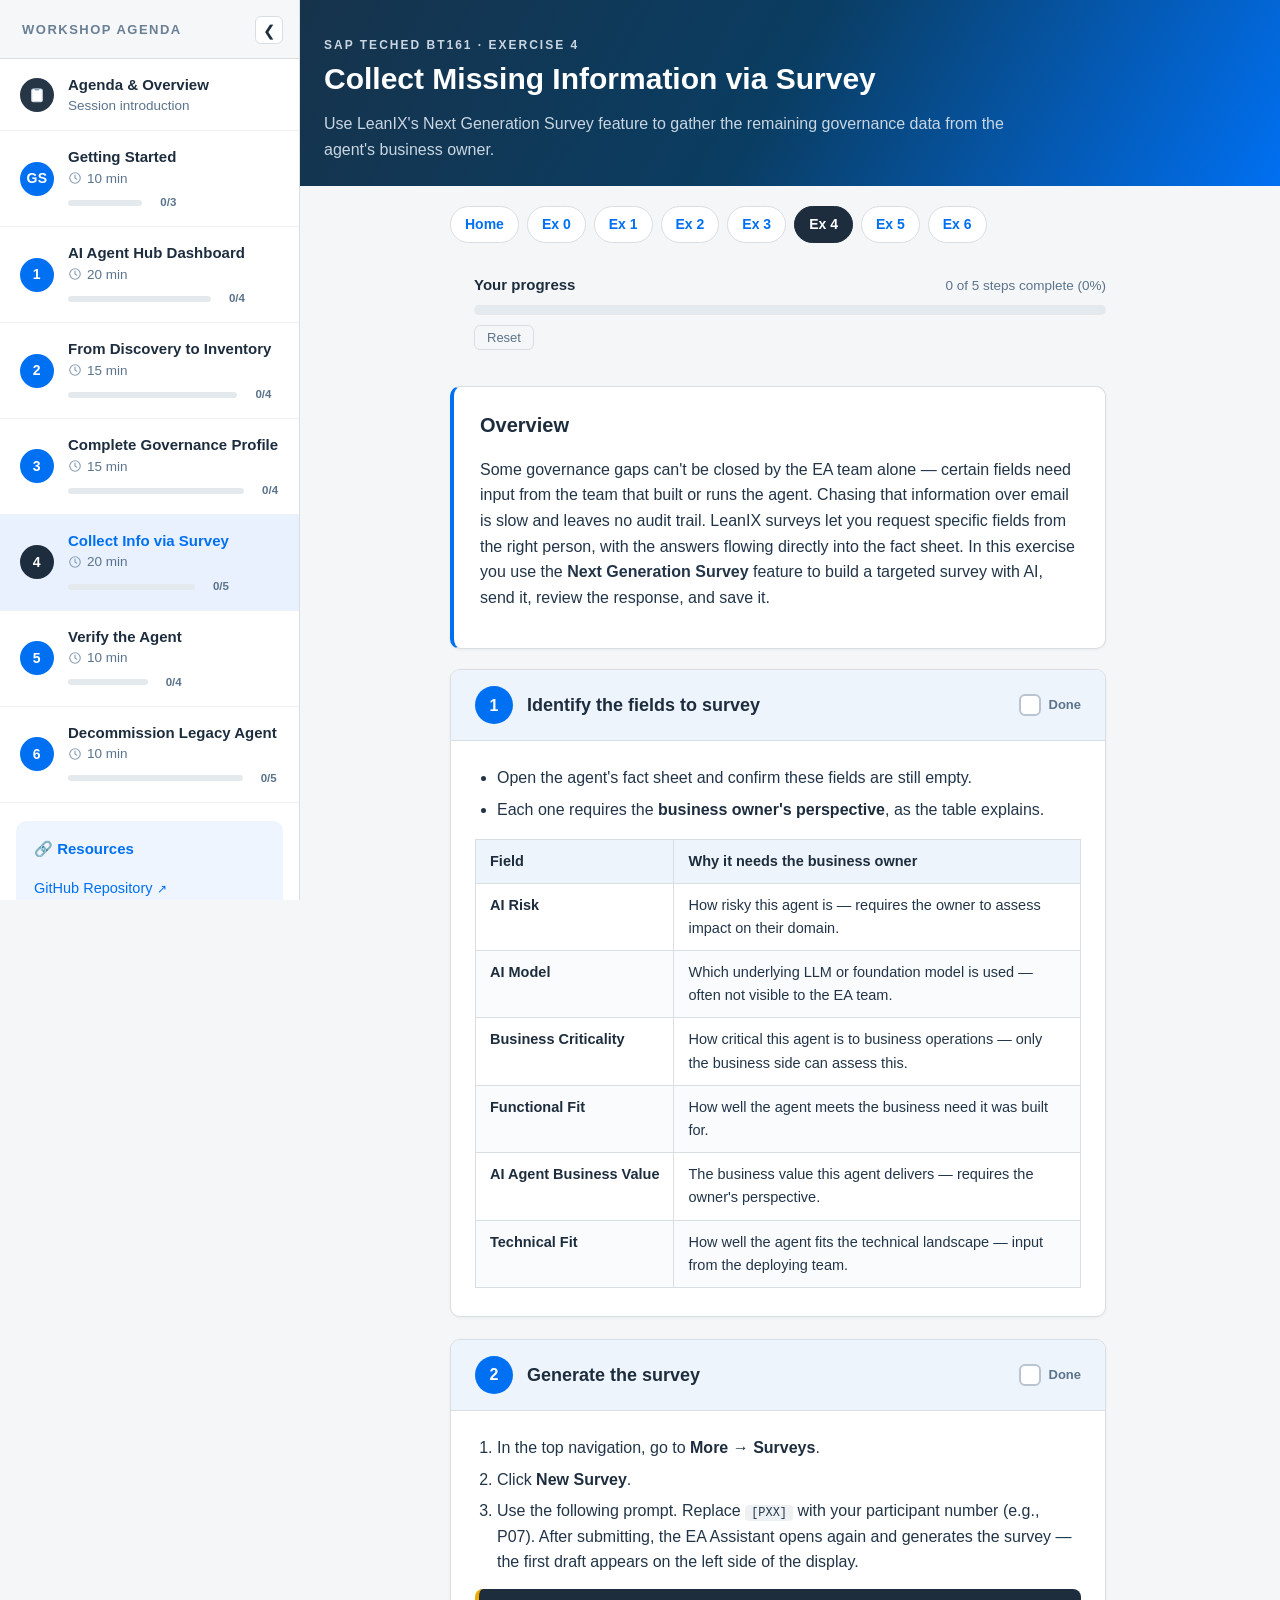
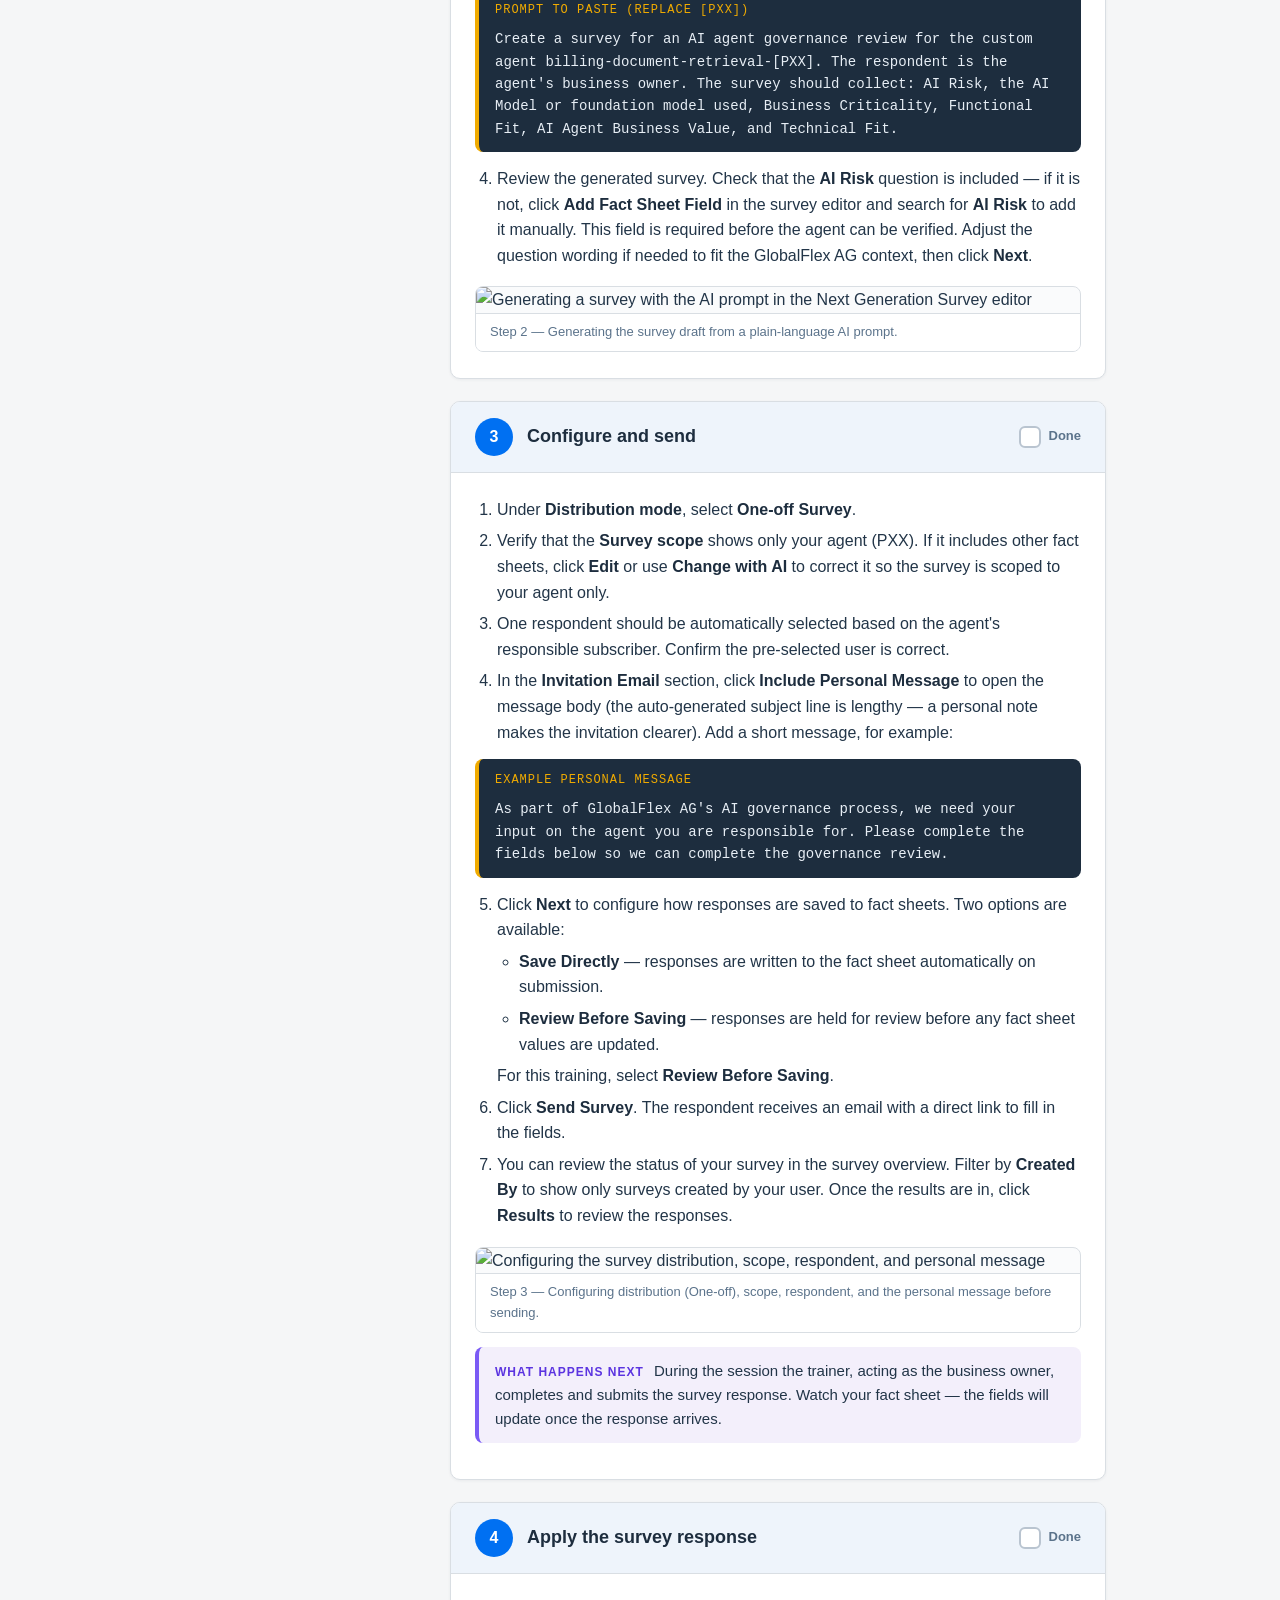
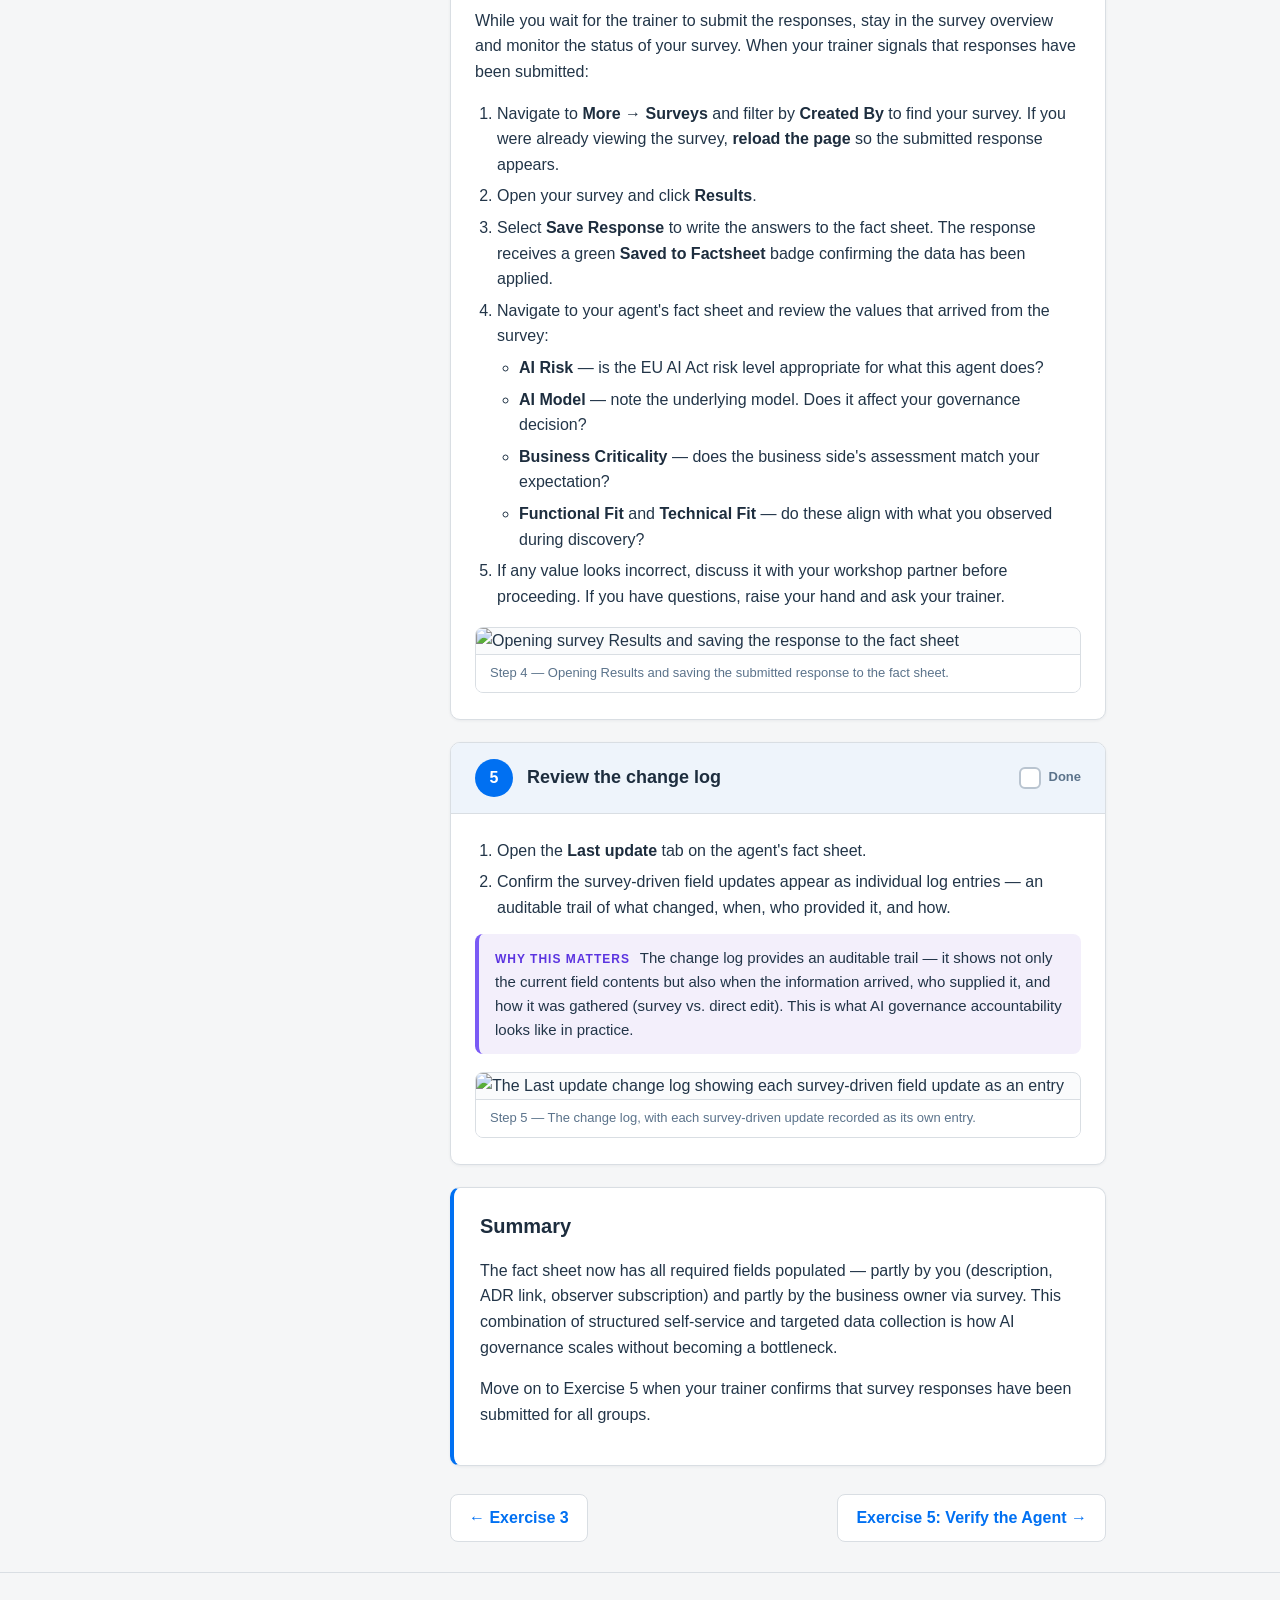
==== ex4.html @ 0b2b4516 "Add files via upload" ====
<!DOCTYPE html>
<html lang="en">
<head>
<meta charset="utf-8">
<meta name="viewport" content="width=device-width, initial-scale=1">
<title>Exercise 4 — Collect Missing Information via Survey · BT161</title>
<link rel="stylesheet" href="styles.css">
</head>
<body data-current="ex4">
<header class="site-header">
  <div class="wrap">
    <p class="kicker">SAP TechEd BT161 · Exercise 4</p>
    <h1>Collect Missing Information via Survey</h1>
    <p>Use LeanIX's Next Generation Survey feature to gather the remaining governance data from the agent's business owner.</p>
  </div>
</header>

<nav class="exnav">
  <a href="index.html">Home</a>
  <a href="ex0.html">Ex 0</a>
  <a href="ex1.html">Ex 1</a>
  <a href="ex2.html">Ex 2</a>
  <a href="ex3.html">Ex 3</a>
  <a class="current" href="ex4.html">Ex 4</a>
  <a href="ex5.html">Ex 5</a>
  <a href="ex6.html">Ex 6</a>
</nav>

<main class="wrap">
  <section class="section overview">
    <h2>Overview</h2>
    <p>Some governance gaps can't be closed by the EA team alone — certain fields need input from the team that built or runs the agent. Chasing that information over email is slow and leaves no audit trail. LeanIX surveys let you request specific fields from the right person, with the answers flowing directly into the fact sheet. In this exercise you use the <strong>Next Generation Survey</strong> feature to build a targeted survey with AI, send it, review the response, and save it.</p>
  </section>

  <!-- STEP 1 -->
  <section class="step">
    <div class="step-head"><span class="step-num">1</span><h3>Identify the fields to survey</h3></div>
    <div class="step-body">
      <ul>
        <li>Open the agent's fact sheet and confirm these fields are still empty.</li>
        <li>Each one requires the <strong>business owner's perspective</strong>, as the table explains.</li>
      </ul>
      <table>
        <thead><tr><th>Field</th><th>Why it needs the business owner</th></tr></thead>
        <tbody>
          <tr><td>AI Risk</td><td>How risky this agent is — requires the owner to assess impact on their domain.</td></tr>
          <tr><td>AI Model</td><td>Which underlying LLM or foundation model is used — often not visible to the EA team.</td></tr>
          <tr><td>Business Criticality</td><td>How critical this agent is to business operations — only the business side can assess this.</td></tr>
          <tr><td>Functional Fit</td><td>How well the agent meets the business need it was built for.</td></tr>
          <tr><td>AI Agent Business Value</td><td>The business value this agent delivers — requires the owner's perspective.</td></tr>
          <tr><td>Technical Fit</td><td>How well the agent fits the technical landscape — input from the deploying team.</td></tr>
        </tbody>
      </table>
    </div>
  </section>

  <!-- STEP 2 -->
  <section class="step">
    <div class="step-head"><span class="step-num">2</span><h3>Generate the survey</h3></div>
    <div class="step-body">
      <ol>
        <li>In the top navigation, go to <strong>More → Surveys</strong>.</li>
        <li>Click <strong>New Survey</strong>.</li>
        <li>Use the following prompt. Replace <code>[PXX]</code> with your participant number (e.g., P07). After submitting, the EA Assistant opens again and generates the survey — the first draft appears on the left side of the display.</li>
      </ol>
      <div class="prompt"><span class="lbl">Prompt to paste (replace [PXX])</span>Create a survey for an AI agent governance review for the custom agent billing-document-retrieval-[PXX]. The respondent is the agent's business owner. The survey should collect: AI Risk, the AI Model or foundation model used, Business Criticality, Functional Fit, AI Agent Business Value, and Technical Fit.</div>
      <ol start="4">
        <li>Review the generated survey. Check that the <strong>AI Risk</strong> question is included — if it is not, click <strong>Add Fact Sheet Field</strong> in the survey editor and search for <strong>AI Risk</strong> to add it manually. This field is required before the agent can be verified. Adjust the question wording if needed to fit the GlobalFlex AG context, then click <strong>Next</strong>.</li>
      </ol>
      <figure class="shot">
        <img loading="lazy" src="https://raw.githubusercontent.com/SAP-samples/teched2026-BT161/main/images/Exercise4Step2.png" alt="Generating a survey with the AI prompt in the Next Generation Survey editor">
        <figcaption>Step 2 — Generating the survey draft from a plain-language AI prompt.</figcaption>
      </figure>
    </div>
  </section>

  <!-- STEP 3 -->
  <section class="step">
    <div class="step-head"><span class="step-num">3</span><h3>Configure and send</h3></div>
    <div class="step-body">
      <ol>
        <li>Under <strong>Distribution mode</strong>, select <strong>One-off Survey</strong>.</li>
        <li>Verify that the <strong>Survey scope</strong> shows only your agent (PXX). If it includes other fact sheets, click <strong>Edit</strong> or use <strong>Change with AI</strong> to correct it so the survey is scoped to your agent only.</li>
        <li>One respondent should be automatically selected based on the agent's responsible subscriber. Confirm the pre-selected user is correct.</li>
        <li>In the <strong>Invitation Email</strong> section, click <strong>Include Personal Message</strong> to open the message body (the auto-generated subject line is lengthy — a personal note makes the invitation clearer). Add a short message, for example:</li>
      </ol>
      <div class="prompt"><span class="lbl">Example personal message</span>As part of GlobalFlex AG's AI governance process, we need your input on the agent you are responsible for. Please complete the fields below so we can complete the governance review.</div>
      <ol start="5">
        <li>Click <strong>Next</strong> to configure how responses are saved to fact sheets. Two options are available:
          <ul>
            <li><strong>Save Directly</strong> — responses are written to the fact sheet automatically on submission.</li>
            <li><strong>Review Before Saving</strong> — responses are held for review before any fact sheet values are updated.</li>
          </ul>
          For this training, select <strong>Review Before Saving</strong>.
        </li>
        <li>Click <strong>Send Survey</strong>. The respondent receives an email with a direct link to fill in the fields.</li>
        <li>You can review the status of your survey in the survey overview. Filter by <strong>Created By</strong> to show only surveys created by your user. Once the results are in, click <strong>Results</strong> to review the responses.</li>
      </ol>
      <figure class="shot">
        <img loading="lazy" src="https://raw.githubusercontent.com/SAP-samples/teched2026-BT161/main/images/Exercise4Step3.png" alt="Configuring the survey distribution, scope, respondent, and personal message">
        <figcaption>Step 3 — Configuring distribution (One-off), scope, respondent, and the personal message before sending.</figcaption>
      </figure>
      <div class="why"><span class="lbl">What happens next</span> During the session the trainer, acting as the business owner, completes and submits the survey response. Watch your fact sheet — the fields will update once the response arrives.</div>
    </div>
  </section>

  <!-- STEP 4 -->
  <section class="step">
    <div class="step-head"><span class="step-num">4</span><h3>Apply the survey response</h3></div>
    <div class="step-body">
      <p>While you wait for the trainer to submit the responses, stay in the survey overview and monitor the status of your survey. When your trainer signals that responses have been submitted:</p>
      <ol>
        <li>Navigate to <strong>More → Surveys</strong> and filter by <strong>Created By</strong> to find your survey. If you were already viewing the survey, <strong>reload the page</strong> so the submitted response appears.</li>
        <li>Open your survey and click <strong>Results</strong>.</li>
        <li>Select <strong>Save Response</strong> to write the answers to the fact sheet. The response receives a green <strong>Saved to Factsheet</strong> badge confirming the data has been applied.</li>
        <li>Navigate to your agent's fact sheet and review the values that arrived from the survey:
          <ul>
            <li><strong>AI Risk</strong> — is the EU AI Act risk level appropriate for what this agent does?</li>
            <li><strong>AI Model</strong> — note the underlying model. Does it affect your governance decision?</li>
            <li><strong>Business Criticality</strong> — does the business side's assessment match your expectation?</li>
            <li><strong>Functional Fit</strong> and <strong>Technical Fit</strong> — do these align with what you observed during discovery?</li>
          </ul>
        </li>
        <li>If any value looks incorrect, discuss it with your workshop partner before proceeding. If you have questions, raise your hand and ask your trainer.</li>
      </ol>
      <figure class="shot">
        <img loading="lazy" src="https://raw.githubusercontent.com/SAP-samples/teched2026-BT161/main/images/Exercise4Step4.png" alt="Opening survey Results and saving the response to the fact sheet">
        <figcaption>Step 4 — Opening Results and saving the submitted response to the fact sheet.</figcaption>
      </figure>
    </div>
  </section>

  <!-- STEP 5 -->
  <section class="step">
    <div class="step-head"><span class="step-num">5</span><h3>Review the change log</h3></div>
    <div class="step-body">
      <ol>
        <li>Open the <strong>Last update</strong> tab on the agent's fact sheet.</li>
        <li>Confirm the survey-driven field updates appear as individual log entries — an auditable trail of what changed, when, who provided it, and how.</li>
      </ol>
      <div class="why"><span class="lbl">Why this matters</span> The change log provides an auditable trail — it shows not only the current field contents but also when the information arrived, who supplied it, and how it was gathered (survey vs. direct edit). This is what AI governance accountability looks like in practice.</div>
      <figure class="shot">
        <img loading="lazy" src="https://raw.githubusercontent.com/SAP-samples/teched2026-BT161/main/images/Exercise4Step5.png" alt="The Last update change log showing each survey-driven field update as an entry">
        <figcaption>Step 5 — The change log, with each survey-driven update recorded as its own entry.</figcaption>
      </figure>
    </div>
  </section>

  <section class="section overview">
    <h2>Summary</h2>
    <p>The fact sheet now has all required fields populated — partly by you (description, ADR link, observer subscription) and partly by the business owner via survey. This combination of structured self-service and targeted data collection is how AI governance scales without becoming a bottleneck.</p>
    <p>Move on to Exercise 5 when your trainer confirms that survey responses have been submitted for all groups.</p>
  </section>

  <div class="pager">
    <a href="ex3.html">← Exercise 3</a>
    <span class="spacer"></span>
    <a href="ex5.html">Exercise 5: Verify the Agent →</a>
  </div>
</main>

<footer>
  <div class="wrap"></div>
</footer>
<script src="sidebar.js"></script>
<script src="lightbox.js"></script>
<script src="progress.js"></script>
</body>
</html>
---- styles.css ----
:root {
  --sap-blue: #0070f2;
  --sap-dark: #1d2d3e;
  --sap-gold: #f0ab00;
  --bg: #f5f6f7;
  --card: #ffffff;
  --text: #223548;
  --muted: #5b738b;
  --border: #d9dee3;
  --ok: #107e3e;
  --radius: 10px;
}

* { box-sizing: border-box; }

body {
  margin: 0;
  font-family: "72", "Segoe UI", -apple-system, BlinkMacSystemFont, Roboto, Arial, sans-serif;
  color: var(--text);
  background: var(--bg);
  line-height: 1.6;
}

/* ---------- Header ---------- */
.site-header {
  background: linear-gradient(120deg, var(--sap-dark) 0%, #0a3d62 60%, var(--sap-blue) 100%);
  color: #fff;
  padding: 28px 0 24px;
}
.site-header .wrap { max-width: 980px; margin: 0 auto; padding: 0 24px; }
.kicker {
  text-transform: uppercase;
  letter-spacing: 2px;
  font-size: 12px;
  font-weight: 700;
  color: var(--sap-gold);
  margin: 0 0 6px;
}
.site-header h1 { margin: 0; font-size: 30px; font-weight: 700; }
.site-header p { margin: 8px 0 0; color: #c9d6e2; max-width: 680px; }

/* ---------- Layout ---------- */
.wrap { max-width: 980px; margin: 0 auto; padding: 0 24px; }
main { padding: 32px 0 60px; }

/* ---------- Breadcrumb / exercise nav ---------- */
.exnav {
  display: flex; flex-wrap: wrap; gap: 8px;
  margin: 20px auto; max-width: 980px; padding: 0 24px;
}
.exnav a {
  text-decoration: none;
  background: #fff;
  border: 1px solid var(--border);
  color: var(--sap-blue);
  padding: 6px 14px;
  border-radius: 999px;
  font-size: 14px;
  font-weight: 600;
  transition: all .15s;
}
.exnav a:hover { background: var(--sap-blue); color: #fff; border-color: var(--sap-blue); }
.exnav a.current { background: var(--sap-dark); color: #fff; border-color: var(--sap-dark); }

/* ---------- Cards / sections ---------- */
.section {
  background: var(--card);
  border: 1px solid var(--border);
  border-radius: var(--radius);
  padding: 22px 26px;
  margin: 0 0 20px;
  box-shadow: 0 1px 3px rgba(29,45,62,.06);
}
.section h2 { margin: 0 0 10px; font-size: 20px; color: var(--sap-dark); }
.section.overview { border-left: 4px solid var(--sap-blue); }
.section.background { border-left: 4px solid var(--sap-gold); background: #fffdf5; }

/* ---------- Steps ---------- */
.step {
  background: var(--card);
  border: 1px solid var(--border);
  border-radius: var(--radius);
  margin: 0 0 22px;
  overflow: hidden;
  box-shadow: 0 1px 3px rgba(29,45,62,.06);
}
.step-head {
  display: flex; align-items: center; gap: 14px;
  padding: 16px 24px;
  background: #eef4fb;
  border-bottom: 1px solid var(--border);
}
.step-num {
  flex: 0 0 auto;
  width: 38px; height: 38px;
  background: var(--sap-blue);
  color: #fff;
  border-radius: 50%;
  display: grid; place-items: center;
  font-weight: 700; font-size: 16px;
}
.step-head h3 { margin: 0; font-size: 18px; color: var(--sap-dark); }
.step-body { padding: 18px 24px 22px; }
.step-body ul, .step-body ol { margin: 0 0 4px; padding-left: 22px; }
.step-body li { margin: 6px 0; }
.step-body li strong { color: var(--sap-dark); }
.step-body ul.checklist { list-style: none; padding-left: 4px; }
.step-body ul.checklist li { position: relative; padding-left: 28px; }
.step-body ul.checklist li::before {
  content: "";
  position: absolute; left: 0; top: 3px;
  width: 16px; height: 16px;
  border: 2px solid #b9c4d0; border-radius: 4px;
  background: #fff;
}

/* ---------- Image per step ---------- */
figure.shot {
  margin: 18px 0 4px;
  border: 1px solid var(--border);
  border-radius: 8px;
  overflow: hidden;
  background: #fafbfc;
}
figure.shot img { display: block; width: 100%; height: auto; }
figure.shot figcaption {
  font-size: 13px; color: var(--muted);
  padding: 8px 14px;
  border-top: 1px solid var(--border);
  background: #fff;
}

/* ---------- Callouts ---------- */
.note, .tip, .warn, .prompt {
  border-radius: 8px;
  padding: 12px 16px;
  margin: 14px 0;
  font-size: 15px;
}
.note { background: #eef4fb; border-left: 4px solid var(--sap-blue); }
.tip  { background: #effaf2; border-left: 4px solid var(--ok); }
.warn { background: #fff7e6; border-left: 4px solid var(--sap-gold); }
.note .lbl, .tip .lbl, .warn .lbl {
  display: inline-block; font-weight: 700; font-size: 12px;
  text-transform: uppercase; letter-spacing: 1px; margin-right: 6px;
}
.note .lbl { color: var(--sap-blue); }
.tip .lbl { color: var(--ok); }
.warn .lbl { color: #b3730a; }

/* Explanatory "Why this matters / What this means" note */
.why {
  background: #f3effb;
  border-left: 4px solid #7a5af5;
  border-radius: 8px;
  padding: 12px 16px;
  margin: 14px 0;
  font-size: 15px;
}
.why .lbl {
  display: inline-block; font-weight: 700; font-size: 12px;
  text-transform: uppercase; letter-spacing: 1px; margin-right: 6px;
  color: #5b34e0;
}

.prompt {
  background: #1d2d3e;
  color: #e7eef5;
  border-left: 4px solid var(--sap-gold);
  font-family: ui-monospace, "SF Mono", Menlo, Consolas, monospace;
  font-size: 14px;
  white-space: pre-wrap;
}
.prompt .lbl {
  display: block; color: var(--sap-gold); font-family: inherit;
  font-size: 12px; text-transform: uppercase; letter-spacing: 1px; margin-bottom: 8px;
}
code { background: #eef1f4; padding: 1px 6px; border-radius: 4px; font-size: .92em; }

/* ---------- Tables ---------- */
.step-body table, .section table {
  width: 100%;
  border-collapse: collapse;
  margin: 16px 0 6px;
  font-size: 14.5px;
}
.step-body table th, .section table th {
  text-align: left;
  background: #eef4fb;
  color: var(--sap-dark);
  font-weight: 700;
  padding: 10px 14px;
  border: 1px solid var(--border);
}
.step-body table td, .section table td {
  padding: 10px 14px;
  border: 1px solid var(--border);
  vertical-align: top;
}
.step-body table tbody tr:nth-child(even),
.section table tbody tr:nth-child(even) { background: #fafbfc; }
.step-body table td:first-child { font-weight: 600; color: var(--sap-dark); white-space: nowrap; }
@media (max-width: 620px) {
  .step-body table td:first-child { white-space: normal; }
}

/* ---------- Pager ---------- */
.pager { display: flex; justify-content: space-between; gap: 12px; margin-top: 28px; }
.pager a {
  text-decoration: none; color: var(--sap-blue); font-weight: 600;
  border: 1px solid var(--border); background: #fff;
  padding: 10px 18px; border-radius: 8px;
}
.pager a:hover { background: var(--sap-blue); color: #fff; }
.pager .spacer { flex: 1; }

/* ---------- Index grid ---------- */
.grid { display: grid; grid-template-columns: repeat(auto-fill, minmax(260px, 1fr)); gap: 18px; }
.ex-card {
  display: block; text-decoration: none; color: inherit;
  background: var(--card); border: 1px solid var(--border);
  border-radius: var(--radius); padding: 20px; transition: all .15s;
  box-shadow: 0 1px 3px rgba(29,45,62,.06);
}
.ex-card:hover { transform: translateY(-3px); box-shadow: 0 6px 18px rgba(0,112,242,.15); border-color: var(--sap-blue); }
.ex-card .tag { font-size: 12px; font-weight: 700; color: var(--sap-blue); letter-spacing: 1px; }
.ex-card h3 { margin: 6px 0 8px; color: var(--sap-dark); font-size: 18px; }
.ex-card p { margin: 0; color: var(--muted); font-size: 14px; }

/* ---------- Footer ---------- */
footer {
  border-top: 1px solid var(--border);
  padding: 22px 0; margin-top: 30px;
  font-size: 13px; color: var(--muted);
}
footer .wrap a { color: var(--sap-blue); }

@media (max-width: 620px) {
  .site-header h1 { font-size: 24px; }
  .step-head { padding: 14px 16px; }
  .step-body { padding: 16px; }
  .section { padding: 18px; }
}

/* ============ Workshop Agenda sidebar ============ */
.agenda {
  position: fixed;
  top: 0; left: 0; bottom: 0;
  width: 300px;
  background: #fff;
  border-right: 1px solid var(--border);
  overflow-y: auto;
  overflow-x: hidden;
  z-index: 40;
  font-size: 15px;
  transition: width .2s ease;
}
.ag-head {
  display: flex; align-items: center; justify-content: space-between; gap: 8px;
  padding: 16px 16px 14px 22px;
  font-size: 13px; font-weight: 700; letter-spacing: 1.5px;
  color: #6a7f94;
  background: #f5f7f9;
  border-bottom: 1px solid var(--border);
  white-space: nowrap;
}
.ag-head-text { overflow: hidden; text-overflow: ellipsis; }
.ag-collapse-btn {
  flex: 0 0 auto;
  width: 28px; height: 28px;
  border: 1px solid var(--border); border-radius: 6px;
  background: #fff; color: var(--sap-dark);
  cursor: pointer; font-size: 15px; line-height: 1;
  display: grid; place-items: center;
  transition: background .12s;
}
.ag-collapse-btn:hover { background: #eef4fb; }
.ag-list { display: block; }
.ag-row {
  display: flex; align-items: center; gap: 14px;
  padding: 16px 20px;
  text-decoration: none;
  border-bottom: 1px solid #eef1f4;
  transition: background .12s;
}
.ag-row:hover { background: #f7fafe; }
.ag-current { background: #e8f1fd; }
.ag-current:hover { background: #e2edfb; }

.ag-badge {
  flex: 0 0 auto;
  width: 34px; height: 34px; border-radius: 50%;
  background: var(--sap-blue); color: #fff;
  display: grid; place-items: center;
  font-weight: 700; font-size: 14px; letter-spacing: .5px;
}
.ag-badge-cur { background: var(--sap-dark); }
.ag-icon {
  flex: 0 0 auto;
  width: 34px; height: 34px; border-radius: 50%;
  background: #273646;
  display: grid; place-items: center;
}
.ag-text { display: flex; flex-direction: column; line-height: 1.3; min-width: 0; }
.ag-title { font-weight: 700; color: var(--sap-dark); }
.ag-current .ag-title { color: var(--sap-blue); }
.ag-sub { color: var(--muted); font-size: 13.5px; margin-top: 2px; }
.ag-time {
  display: inline-flex; align-items: center; gap: 5px;
  color: var(--muted); font-size: 13.5px; margin-top: 3px;
}
.ag-clock { color: #8aa0b6; }

/* Mini progress bar inside each agenda row */
.ag-prog {
  display: flex; align-items: center; gap: 8px;
  margin-top: 8px;
}
.ag-prog-track {
  flex: 1 1 auto;
  height: 6px;
  background: #e4e9ee;
  border-radius: 999px;
  overflow: hidden;
}
.ag-prog-fill {
  display: block; height: 100%;
  width: 0;
  background: linear-gradient(90deg, var(--sap-blue), #37b6ff);
  border-radius: 999px;
  transition: width .3s ease;
}
.ag-prog-done .ag-prog-fill { background: linear-gradient(90deg, var(--ok), #3bbf6a); }
.ag-prog-txt {
  flex: 0 0 auto;
  font-size: 11.5px; font-weight: 700; color: var(--muted);
  min-width: 26px; text-align: right;
}
.ag-prog-done .ag-prog-txt { color: var(--ok); }
.ag-collapsed .agenda .ag-prog { display: none; }

.ag-res {
  margin: 18px 16px 26px;
  background: #eef5fe;
  border-radius: 10px;
  padding: 16px 18px;
}
.ag-res-head {
  font-weight: 700; color: var(--sap-blue);
  margin-bottom: 10px; font-size: 15px;
}
.ag-res-link {
  display: block;
  color: var(--sap-blue);
  text-decoration: none;
  padding: 6px 0;
  font-size: 14.5px;
}
.ag-res-link:hover { text-decoration: underline; }
.ag-arrow { font-size: 12px; }

/* ---- Collapsed sidebar (desktop rail) ---- */
.ag-collapsed .agenda { width: 72px; }
.ag-collapsed .agenda .ag-head-text,
.ag-collapsed .agenda .ag-text,
.ag-collapsed .agenda .ag-res { display: none; }
.ag-collapsed .agenda .ag-head {
  justify-content: center;
  padding-left: 0; padding-right: 0;
}
.ag-collapsed .agenda .ag-row {
  justify-content: center;
  padding: 16px 0;
  gap: 0;
}
/* Expand button rotates to point the other way when collapsed */
.ag-collapsed .ag-collapse-btn { transform: scaleX(-1); }

/* Shift page content to clear the fixed sidebar on wide screens */
.has-agenda .site-header > .wrap,
.has-agenda main.wrap,
.has-agenda .exnav,
.has-agenda footer > .wrap { margin-left: auto; margin-right: auto; }
.has-agenda .site-header,
.has-agenda main,
.has-agenda .exnav,
.has-agenda footer { padding-left: 300px; transition: padding-left .2s ease; }
.has-agenda .exnav { box-sizing: border-box; }
.has-agenda.ag-collapsed .site-header,
.has-agenda.ag-collapsed main,
.has-agenda.ag-collapsed .exnav,
.has-agenda.ag-collapsed footer { padding-left: 72px; }

/* Mobile toggle button (hidden on desktop) */
.ag-toggle {
  display: none;
  position: fixed; top: 12px; left: 12px; z-index: 60;
  background: var(--sap-dark); color: #fff;
  border: none; border-radius: 8px;
  padding: 8px 14px; font-size: 14px; font-weight: 600;
  cursor: pointer; box-shadow: 0 2px 6px rgba(0,0,0,.2);
}

@media (max-width: 1040px) {
  .has-agenda .site-header,
  .has-agenda main,
  .has-agenda .exnav,
  .has-agenda footer,
  .has-agenda.ag-collapsed .site-header,
  .has-agenda.ag-collapsed main,
  .has-agenda.ag-collapsed .exnav,
  .has-agenda.ag-collapsed footer { padding-left: 0; }
  .has-agenda .site-header { padding-top: 56px; }
  .ag-toggle { display: block; }
  .ag-collapse-btn { display: none; } /* collapse rail is a desktop feature */
  .agenda, .ag-collapsed .agenda {
    width: 300px;
    transform: translateX(-100%);
    transition: transform .22s ease;
    box-shadow: 2px 0 18px rgba(0,0,0,.18);
  }
  .ag-collapsed .agenda .ag-head-text,
  .ag-collapsed .agenda .ag-text,
  .ag-collapsed .agenda .ag-res { display: revert; }
  .ag-open .agenda { transform: translateX(0); }
}

/* ---------- Lightbox (click-to-zoom screenshots) ---------- */
.lb-overlay {
  position: fixed; inset: 0;
  background: rgba(16, 24, 33, .88);
  display: none;
  align-items: center; justify-content: center;
  flex-direction: column;
  z-index: 1000;
  padding: 40px;
  cursor: zoom-out;
}
.lb-overlay.lb-on { display: flex; }
.lb-img {
  max-width: 94vw;
  max-height: 84vh;
  object-fit: contain;
  border-radius: 6px;
  box-shadow: 0 10px 40px rgba(0,0,0,.5);
  background: #fff;
  cursor: default;
}
.lb-cap {
  color: #e7eef5;
  font-size: 14px;
  margin-top: 14px;
  max-width: 820px;
  text-align: center;
}
.lb-close {
  position: fixed; top: 18px; right: 24px;
  width: 44px; height: 44px;
  border: none; border-radius: 50%;
  background: rgba(255,255,255,.12);
  color: #fff; font-size: 28px; line-height: 1;
  cursor: pointer;
}
.lb-close:hover { background: rgba(255,255,255,.25); }
body.lb-locked { overflow: hidden; }

/* ---------- Intro deck (index) ---------- */
.pdf-embed {
  position: relative;
  width: 100%;
  aspect-ratio: 842 / 595; /* landscape slide ratio from the PDF */
  border: 1px solid var(--border);
  border-radius: 8px;
  overflow: hidden;
  background: #eef1f4;
  margin: 16px 0 8px;
}
.pdf-embed iframe { position: absolute; inset: 0; width: 100%; height: 100%; border: 0; }
.pdf-fallback { font-size: 13.5px; color: var(--muted); margin: 4px 0 0; }

.two-col {
  display: grid;
  grid-template-columns: repeat(auto-fit, minmax(240px, 1fr));
  gap: 18px 26px;
  margin-top: 8px;
}
.two-col h3 { margin: 0 0 6px; font-size: 16px; color: var(--sap-blue); }
.two-col ul { margin: 0; padding-left: 20px; }
.two-col p { margin: 0; color: var(--text); }

.grid-head {
  font-size: 20px; color: var(--sap-dark);
  margin: 10px 0 4px;
}
.has-agenda .grid-head { /* aligns with shifted content */ }

/* ---------- Per-exercise progress bar ---------- */
.exprog {
  max-width: 980px;
  margin: -4px auto 20px;
  padding: 14px 24px 16px;
}
.has-agenda .exprog { padding-left: 324px; transition: padding-left .2s ease; }
.has-agenda.ag-collapsed .exprog { padding-left: 96px; }
.exprog-top {
  display: flex; align-items: baseline; justify-content: space-between;
  margin-bottom: 8px;
}
.exprog-label { font-weight: 700; color: var(--sap-dark); font-size: 15px; }
.exprog-count { color: var(--muted); font-size: 13.5px; }
.exprog-track {
  position: relative;
  height: 10px;
  background: #e4e9ee;
  border-radius: 999px;
  overflow: hidden;
}
.exprog-fill {
  height: 100%;
  width: 0;
  background: linear-gradient(90deg, var(--sap-blue), #37b6ff);
  border-radius: 999px;
  transition: width .3s ease;
}
.exprog-complete .exprog-fill { background: linear-gradient(90deg, var(--ok), #3bbf6a); }
.exprog-complete .exprog-count { color: var(--ok); font-weight: 700; }
.exprog-reset {
  margin-top: 10px;
  background: none; border: 1px solid var(--border);
  color: var(--muted); border-radius: 6px;
  padding: 4px 12px; font-size: 13px; cursor: pointer;
}
.exprog-reset:hover { background: #f1f4f7; color: var(--sap-dark); }

/* Checkbox on each step header */
.step-head { position: relative; }
.step-check {
  margin-left: auto;
  display: inline-flex; align-items: center; gap: 8px;
  cursor: pointer; user-select: none;
  flex: 0 0 auto;
}
.step-check input { position: absolute; opacity: 0; width: 0; height: 0; }
.step-check-box {
  width: 22px; height: 22px;
  border: 2px solid #b9c4d0; border-radius: 6px;
  background: #fff;
  display: grid; place-items: center;
  transition: all .15s;
}
.step-check-box::after {
  content: ""; width: 6px; height: 11px;
  border: solid #fff; border-width: 0 2.5px 2.5px 0;
  transform: rotate(45deg) scale(0);
  margin-top: -2px;
  transition: transform .15s;
}
.step-check-txt { font-size: 13px; font-weight: 600; color: var(--muted); }
.step-check input:focus-visible + .step-check-box {
  outline: 2px solid var(--sap-blue); outline-offset: 2px;
}
.step-check input:checked + .step-check-box {
  background: var(--ok); border-color: var(--ok);
}
.step-check input:checked + .step-check-box::after { transform: rotate(45deg) scale(1); }
.step-check input:checked ~ .step-check-txt { color: var(--ok); }

/* Completed-step appearance */
.step-done .step-head { background: #eef9f1; }
.step-done .step-num { background: var(--ok); }

@media (max-width: 1040px) {
  .has-agenda .exprog,
  .has-agenda.ag-collapsed .exprog { padding-left: 24px; }
}
@media (max-width: 620px) {
  .step-check-txt { display: none; }
}
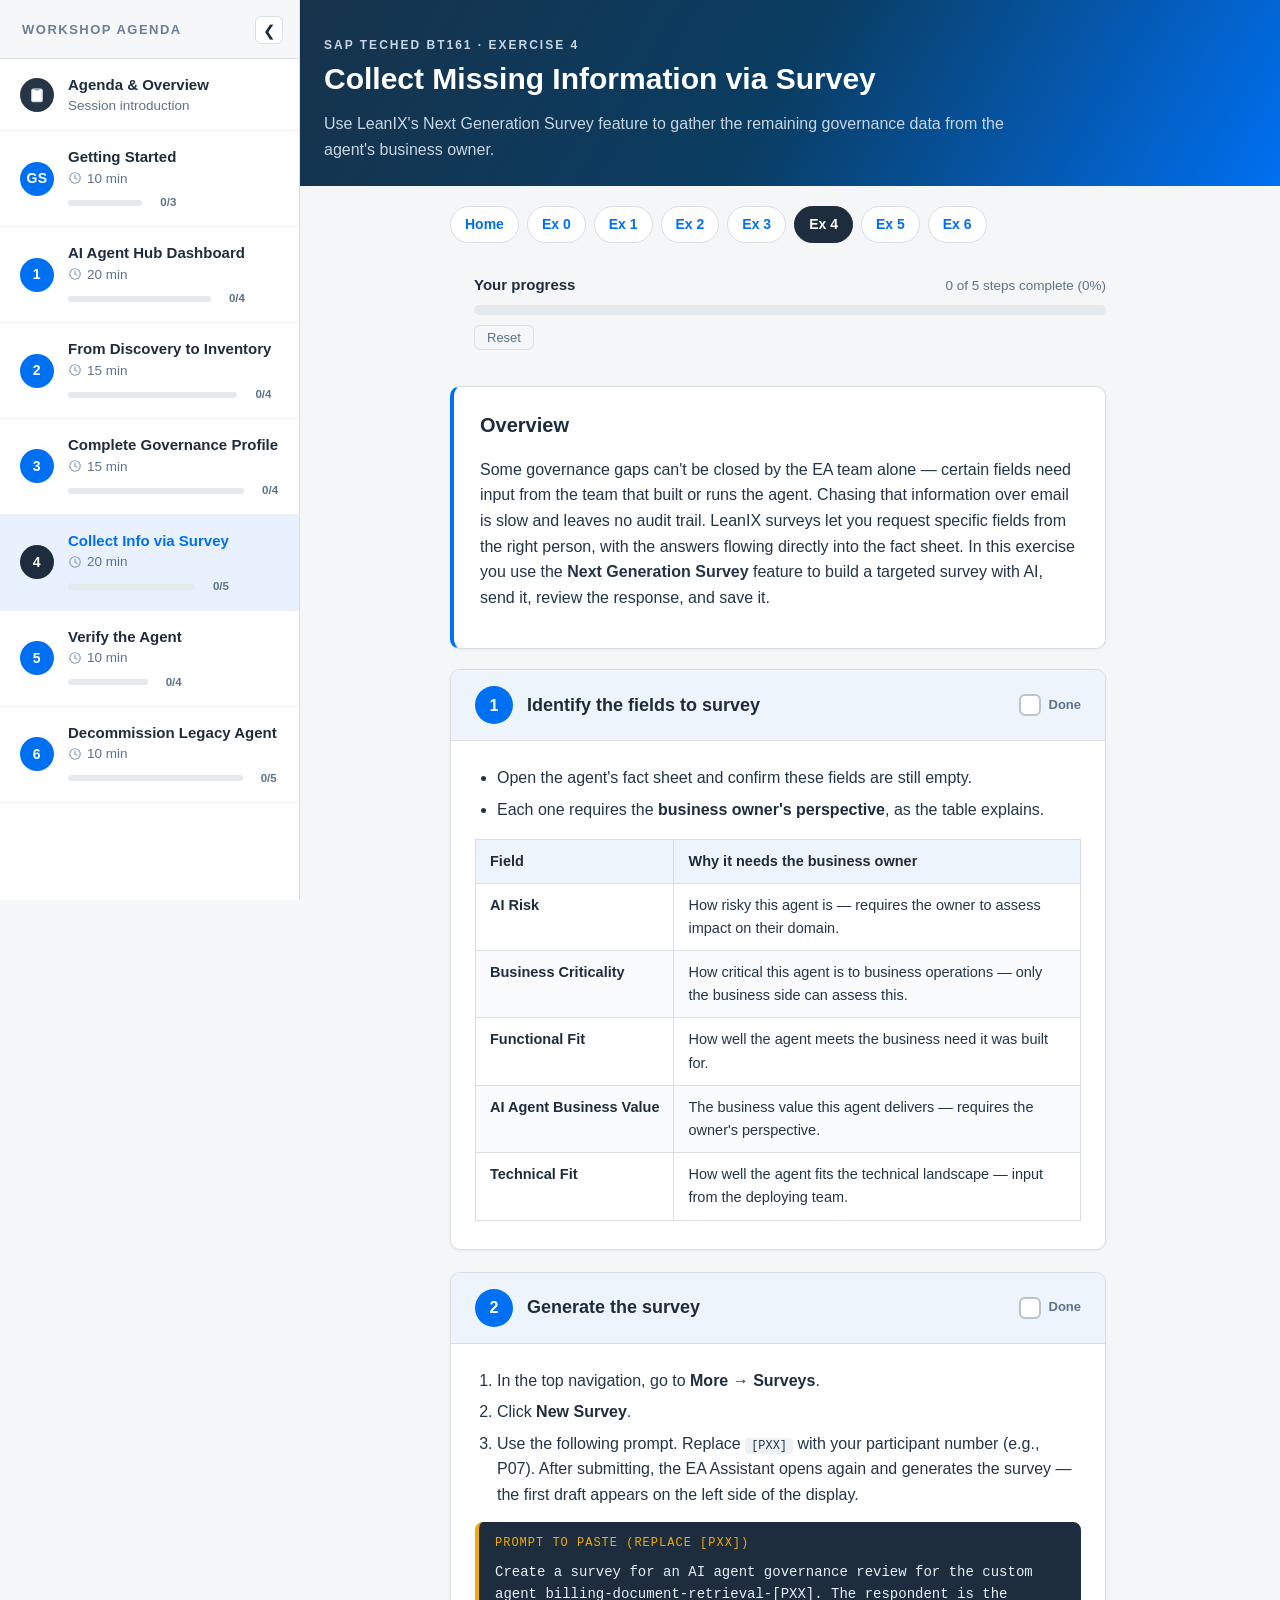
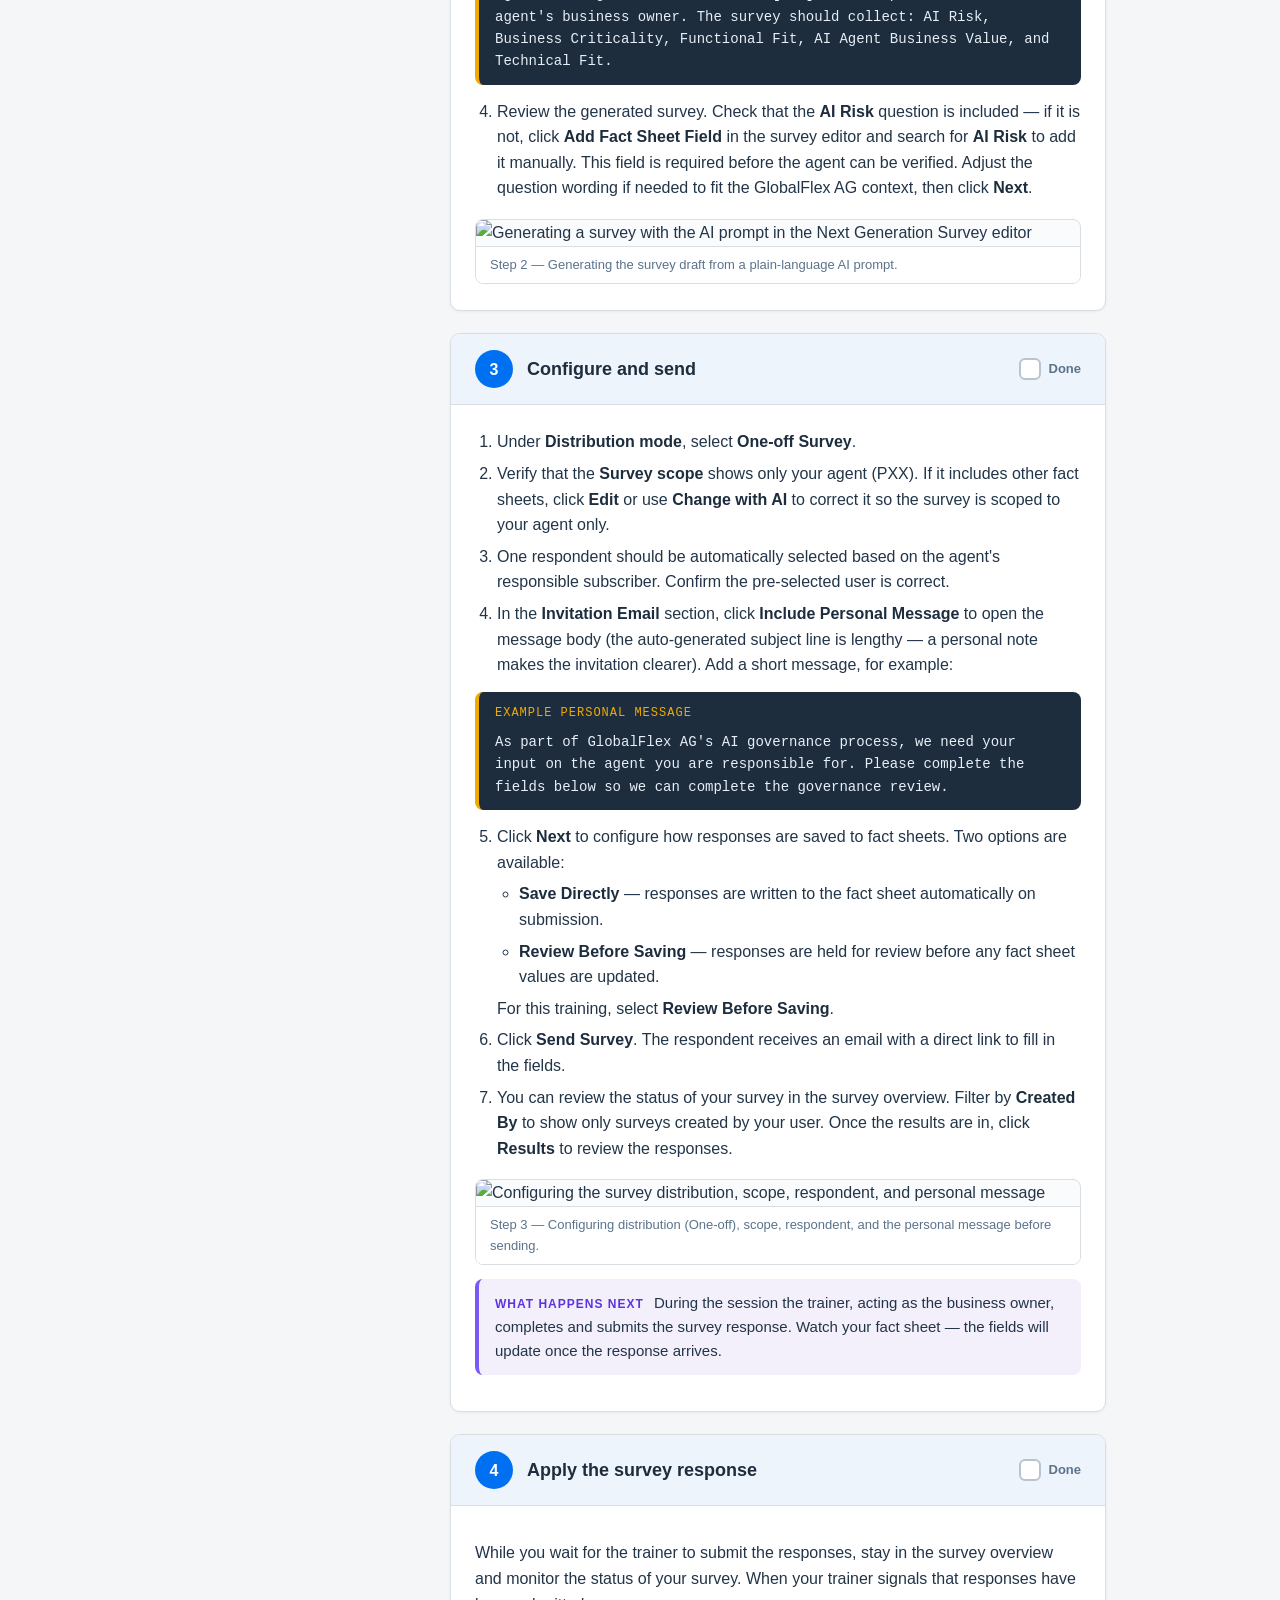
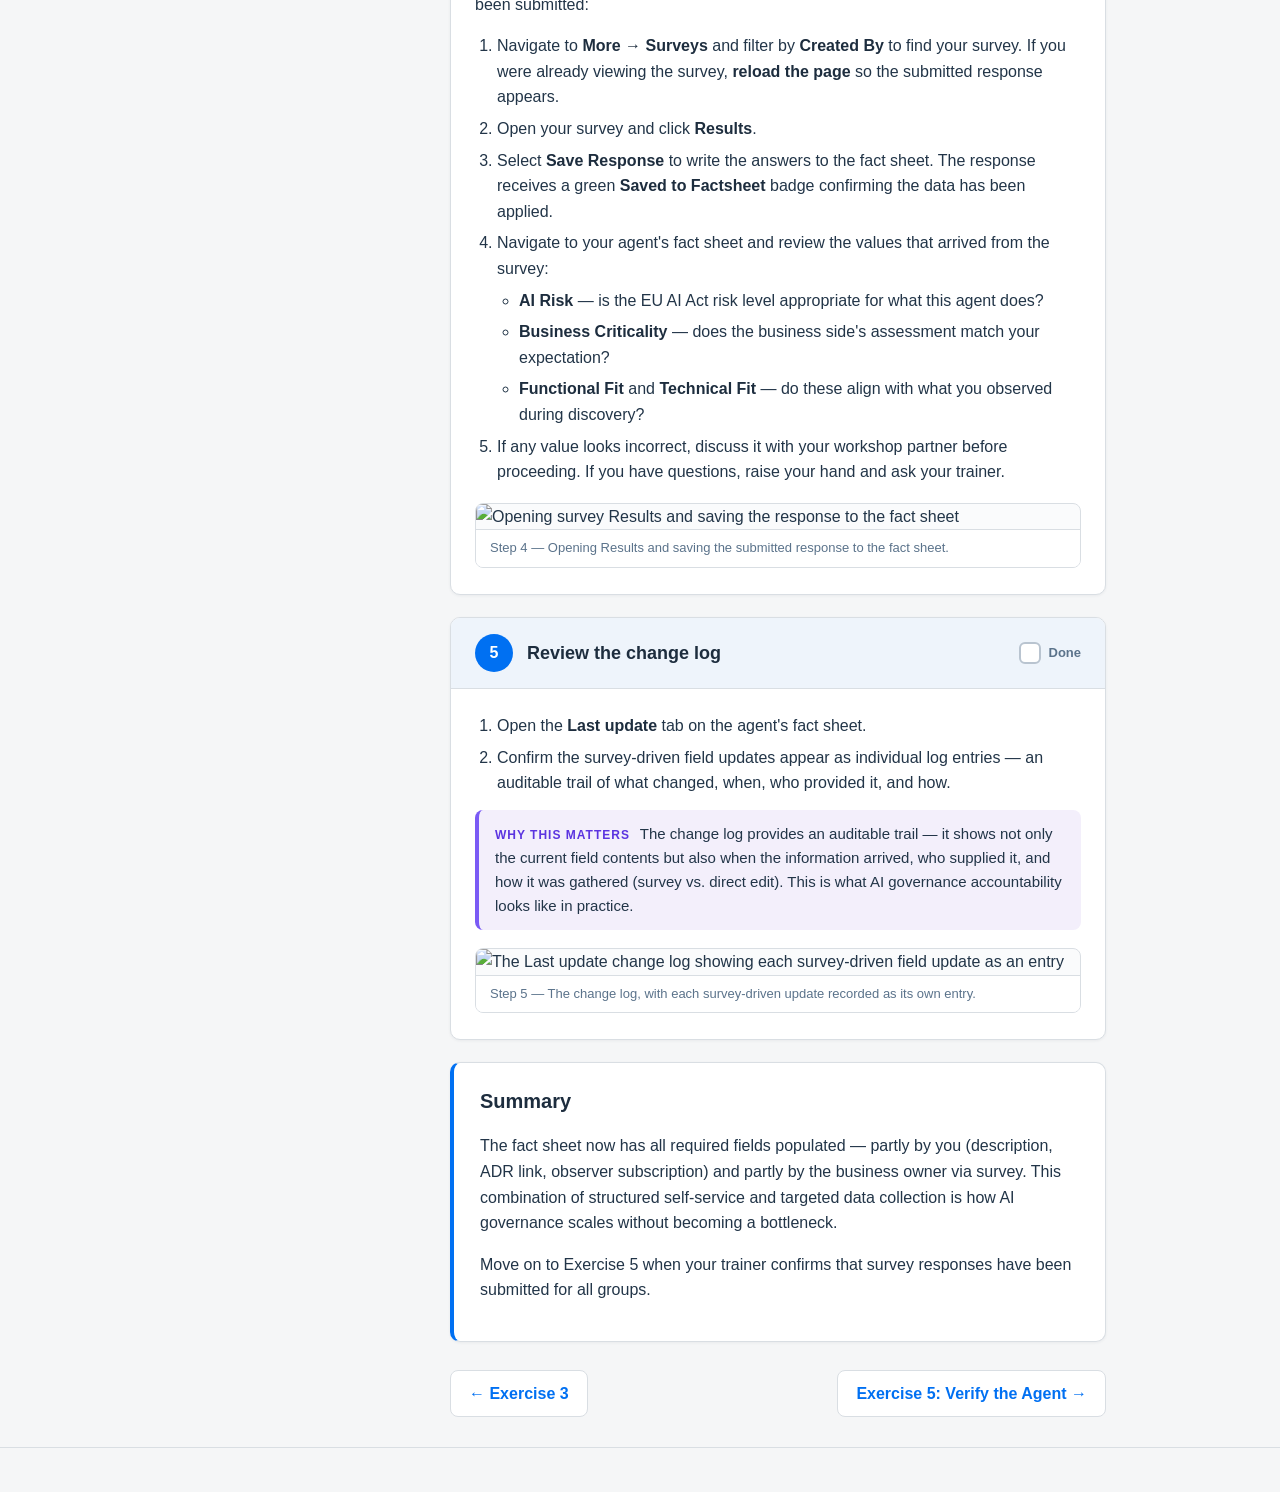
==== commit 2166ce28: "Add files via upload" ====
--- a/ex4.html
+++ b/ex4.html
@@ -44,7 +44,6 @@
         <thead><tr><th>Field</th><th>Why it needs the business owner</th></tr></thead>
         <tbody>
           <tr><td>AI Risk</td><td>How risky this agent is — requires the owner to assess impact on their domain.</td></tr>
-          <tr><td>AI Model</td><td>Which underlying LLM or foundation model is used — often not visible to the EA team.</td></tr>
           <tr><td>Business Criticality</td><td>How critical this agent is to business operations — only the business side can assess this.</td></tr>
           <tr><td>Functional Fit</td><td>How well the agent meets the business need it was built for.</td></tr>
           <tr><td>AI Agent Business Value</td><td>The business value this agent delivers — requires the owner's perspective.</td></tr>
@@ -63,7 +62,7 @@
         <li>Click <strong>New Survey</strong>.</li>
         <li>Use the following prompt. Replace <code>[PXX]</code> with your participant number (e.g., P07). After submitting, the EA Assistant opens again and generates the survey — the first draft appears on the left side of the display.</li>
       </ol>
-      <div class="prompt"><span class="lbl">Prompt to paste (replace [PXX])</span>Create a survey for an AI agent governance review for the custom agent billing-document-retrieval-[PXX]. The respondent is the agent's business owner. The survey should collect: AI Risk, the AI Model or foundation model used, Business Criticality, Functional Fit, AI Agent Business Value, and Technical Fit.</div>
+      <div class="prompt"><span class="lbl">Prompt to paste (replace [PXX])</span>Create a survey for an AI agent governance review for the custom agent billing-document-retrieval-[PXX]. The respondent is the agent's business owner. The survey should collect: AI Risk, Business Criticality, Functional Fit, AI Agent Business Value, and Technical Fit.</div>
       <ol start="4">
         <li>Review the generated survey. Check that the <strong>AI Risk</strong> question is included — if it is not, click <strong>Add Fact Sheet Field</strong> in the survey editor and search for <strong>AI Risk</strong> to add it manually. This field is required before the agent can be verified. Adjust the question wording if needed to fit the GlobalFlex AG context, then click <strong>Next</strong>.</li>
       </ol>
@@ -116,7 +115,6 @@
         <li>Navigate to your agent's fact sheet and review the values that arrived from the survey:
           <ul>
             <li><strong>AI Risk</strong> — is the EU AI Act risk level appropriate for what this agent does?</li>
-            <li><strong>AI Model</strong> — note the underlying model. Does it affect your governance decision?</li>
             <li><strong>Business Criticality</strong> — does the business side's assessment match your expectation?</li>
             <li><strong>Functional Fit</strong> and <strong>Technical Fit</strong> — do these align with what you observed during discovery?</li>
           </ul>
@@ -162,7 +160,7 @@
 <footer>
   <div class="wrap"></div>
 </footer>
-<script src="sidebar.js"></script>
+<script src="sidebar.js?v=2"></script>
 <script src="lightbox.js"></script>
 <script src="progress.js"></script>
 </body>
